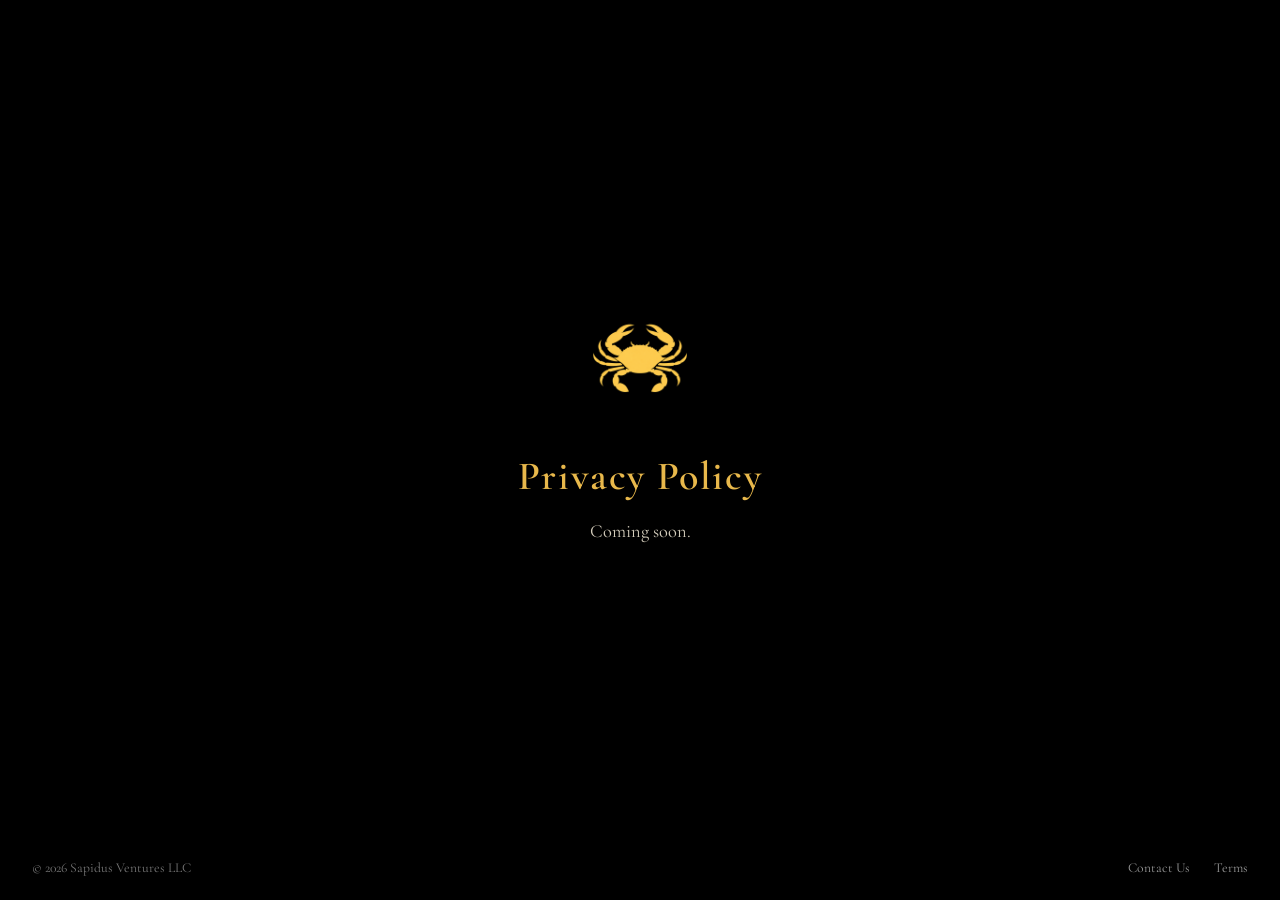
==== privacy.html @ 8a9a3f36 "Initial site for Sapidus Ventures LLC Static site with homepage, contact form (Formspree), and place" ====
<!DOCTYPE html>
<html lang="en">
<head>
    <meta charset="UTF-8">
    <meta name="viewport" content="width=device-width, initial-scale=1.0">
    <title>Privacy Policy - Sapidus Ventures LLC</title>
    <link rel="icon" type="image/png" href="Sapidus_Logo.png">
    <link rel="preconnect" href="https://fonts.googleapis.com">
    <link rel="preconnect" href="https://fonts.gstatic.com" crossorigin>
    <link href="https://fonts.googleapis.com/css2?family=Cormorant+Garamond:ital,wght@0,400;0,600;1,400&display=swap" rel="stylesheet">
    <link rel="stylesheet" href="style.css">
</head>
<body>
    <main>
        <a href="index.html"><img src="Sapidus_Logo.png" alt="Sapidus Ventures LLC logo" class="logo logo-small"></a>
        <h1>Privacy Policy</h1>
        <p class="tagline">Coming soon.</p>
    </main>
    <footer>
        <span class="footer-left">&copy; 2026 Sapidus Ventures LLC</span>
        <span class="footer-right">
            <a href="contact.html">Contact Us</a>
            <a href="terms.html">Terms</a>
        </span>
    </footer>
</body>
</html>
---- style.css ----
* {
    margin: 0;
    padding: 0;
    box-sizing: border-box;
}

body {
    background-color: #000;
    color: #D4CDBC;
    font-family: 'Cormorant Garamond', 'Georgia', serif;
    min-height: 100vh;
    display: flex;
    flex-direction: column;
    align-items: center;
}

main {
    flex: 1;
    display: flex;
    flex-direction: column;
    align-items: center;
    justify-content: center;
    text-align: center;
    max-width: 600px;
    padding: 3rem 1.5rem 2rem;
}

.logo {
    width: 280px;
    height: auto;
    margin-bottom: 1.5rem;
}

.logo-small {
    width: 120px;
}

h1 {
    color: #E8B84B;
    font-size: 2.5rem;
    font-weight: 600;
    letter-spacing: 0.04em;
    margin-bottom: 1rem;
}

.tagline {
    font-size: 1.15rem;
    line-height: 1.7;
    max-width: 520px;
    margin: 0 auto;
}

/* Contact form */
.contact-form {
    display: flex;
    flex-direction: column;
    gap: 0.75rem;
    max-width: 400px;
    width: 100%;
    margin-top: 1.5rem;
}

.contact-form input,
.contact-form textarea {
    background: #111;
    border: 1px solid #333;
    color: #D4CDBC;
    font-family: 'Cormorant Garamond', 'Georgia', serif;
    font-size: 1rem;
    padding: 0.65rem 0.85rem;
    border-radius: 4px;
}

.contact-form input::placeholder,
.contact-form textarea::placeholder {
    color: #777;
}

.contact-form input:focus,
.contact-form textarea:focus {
    outline: none;
    border-color: #E8B84B;
}

.contact-form button {
    background: #E8B84B;
    color: #000;
    font-family: 'Cormorant Garamond', 'Georgia', serif;
    font-size: 1.1rem;
    font-weight: 600;
    padding: 0.6rem;
    border: none;
    border-radius: 4px;
    cursor: pointer;
    letter-spacing: 0.03em;
}

.contact-form button:hover {
    background: #d4a63d;
}

/* Footer */
footer {
    width: 100%;
    display: flex;
    justify-content: space-between;
    align-items: center;
    padding: 1.5rem 2rem;
    font-size: 0.85rem;
}

.footer-left {
    color: #777;
}

.footer-right {
    display: flex;
    gap: 1.5rem;
}

footer a {
    color: #999;
    text-decoration: none;
}

footer a:hover {
    color: #E8B84B;
}

@media (max-width: 480px) {
    .logo {
        width: 200px;
    }

    .logo-small {
        width: 80px;
    }

    h1 {
        font-size: 1.8rem;
    }

    .tagline {
        font-size: 1rem;
    }

    footer {
        flex-direction: column;
        gap: 0.75rem;
        text-align: center;
    }
}
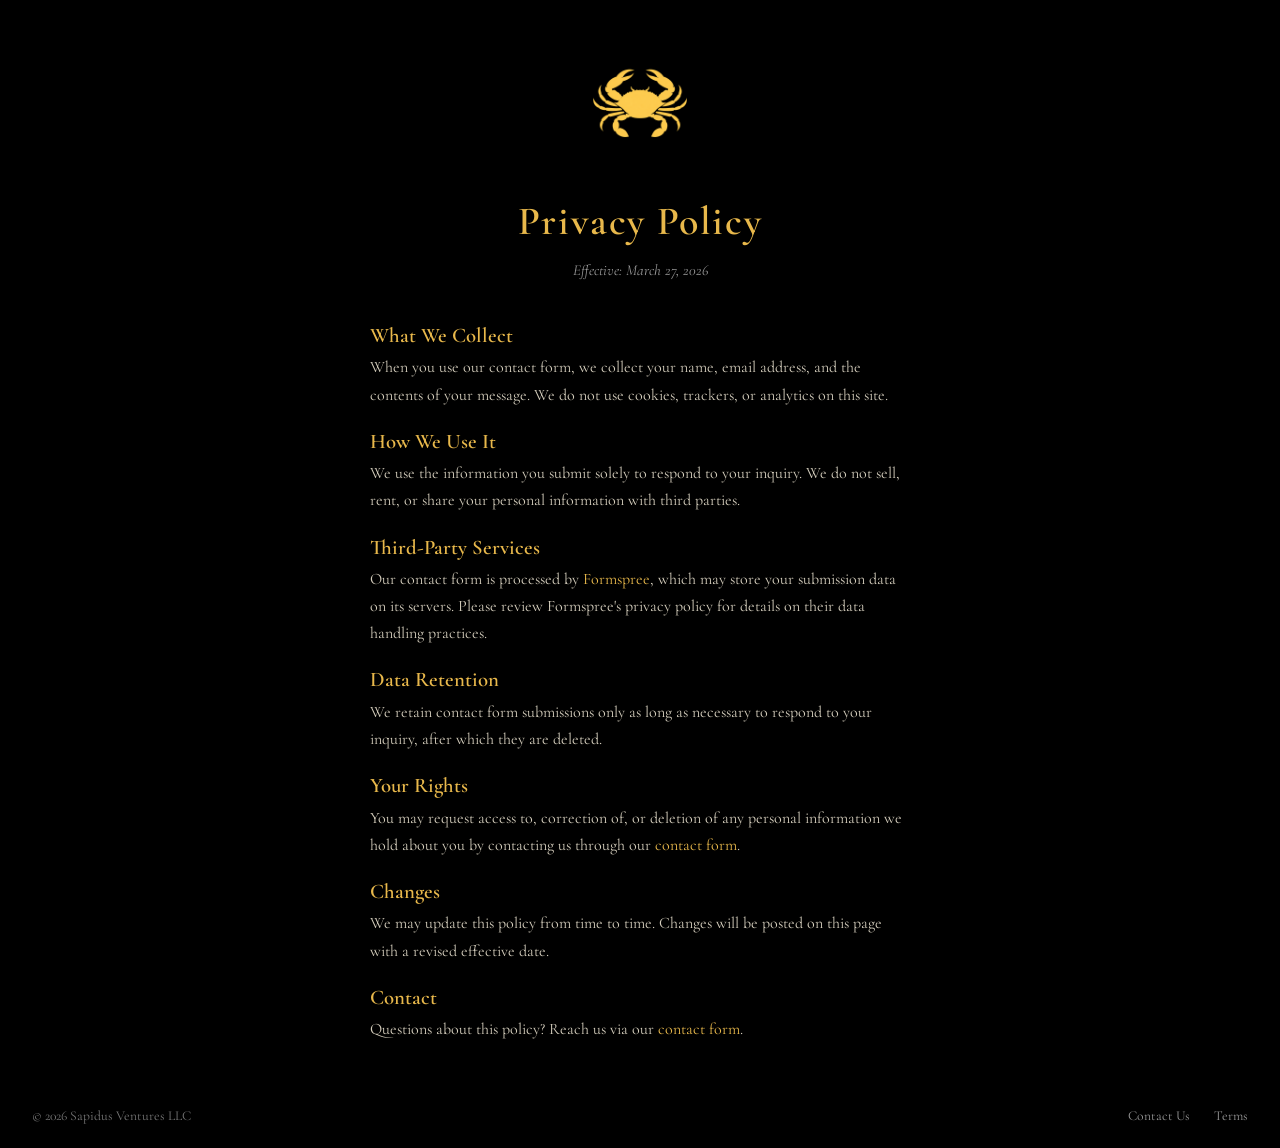
==== commit 08094ad4: "Add privacy policy and terms of service Short, essential-only legal pages covering data collection, " ====
--- a/privacy.html
+++ b/privacy.html
@@ -14,7 +14,30 @@
     <main>
         <a href="index.html"><img src="Sapidus_Logo.png" alt="Sapidus Ventures LLC logo" class="logo logo-small"></a>
         <h1>Privacy Policy</h1>
-        <p class="tagline">Coming soon.</p>
+        <p class="legal-date"><em>Effective: March 27, 2026</em></p>
+
+        <div class="legal-text">
+            <h2>What We Collect</h2>
+            <p>When you use our contact form, we collect your name, email address, and the contents of your message. We do not use cookies, trackers, or analytics on this site.</p>
+
+            <h2>How We Use It</h2>
+            <p>We use the information you submit solely to respond to your inquiry. We do not sell, rent, or share your personal information with third parties.</p>
+
+            <h2>Third-Party Services</h2>
+            <p>Our contact form is processed by <a href="https://formspree.io" target="_blank" rel="noopener">Formspree</a>, which may store your submission data on its servers. Please review Formspree's privacy policy for details on their data handling practices.</p>
+
+            <h2>Data Retention</h2>
+            <p>We retain contact form submissions only as long as necessary to respond to your inquiry, after which they are deleted.</p>
+
+            <h2>Your Rights</h2>
+            <p>You may request access to, correction of, or deletion of any personal information we hold about you by contacting us through our <a href="contact.html">contact form</a>.</p>
+
+            <h2>Changes</h2>
+            <p>We may update this policy from time to time. Changes will be posted on this page with a revised effective date.</p>
+
+            <h2>Contact</h2>
+            <p>Questions about this policy? Reach us via our <a href="contact.html">contact form</a>.</p>
+        </div>
     </main>
     <footer>
         <span class="footer-left">&copy; 2026 Sapidus Ventures LLC</span>
--- a/style.css
+++ b/style.css
@@ -99,6 +99,68 @@
     background: #d4a63d;
 }
 
+/* Recipe page */
+h2 {
+    color: #E8B84B;
+    font-size: 1.6rem;
+    font-weight: 600;
+    margin-top: 1.5rem;
+    margin-bottom: 0.75rem;
+}
+
+.recipe-list {
+    list-style: none;
+    text-align: left;
+    line-height: 1.9;
+    font-size: 1.05rem;
+}
+
+.recipe-list li::before {
+    content: "\2022";
+    color: #E8B84B;
+    margin-right: 0.5rem;
+}
+
+.recipe-directions {
+    text-align: left;
+    font-size: 1.05rem;
+    line-height: 1.8;
+    margin-bottom: 1rem;
+}
+
+/* Legal pages */
+.legal-date {
+    font-size: 0.95rem;
+    color: #999;
+    margin-bottom: 1.5rem;
+}
+
+.legal-text {
+    text-align: left;
+    max-width: 540px;
+}
+
+.legal-text h2 {
+    font-size: 1.3rem;
+    margin-top: 1.25rem;
+    margin-bottom: 0.4rem;
+}
+
+.legal-text p {
+    font-size: 1rem;
+    line-height: 1.7;
+    margin-bottom: 0.5rem;
+}
+
+.legal-text a {
+    color: #E8B84B;
+    text-decoration: none;
+}
+
+.legal-text a:hover {
+    text-decoration: underline;
+}
+
 /* Footer */
 footer {
     width: 100%;
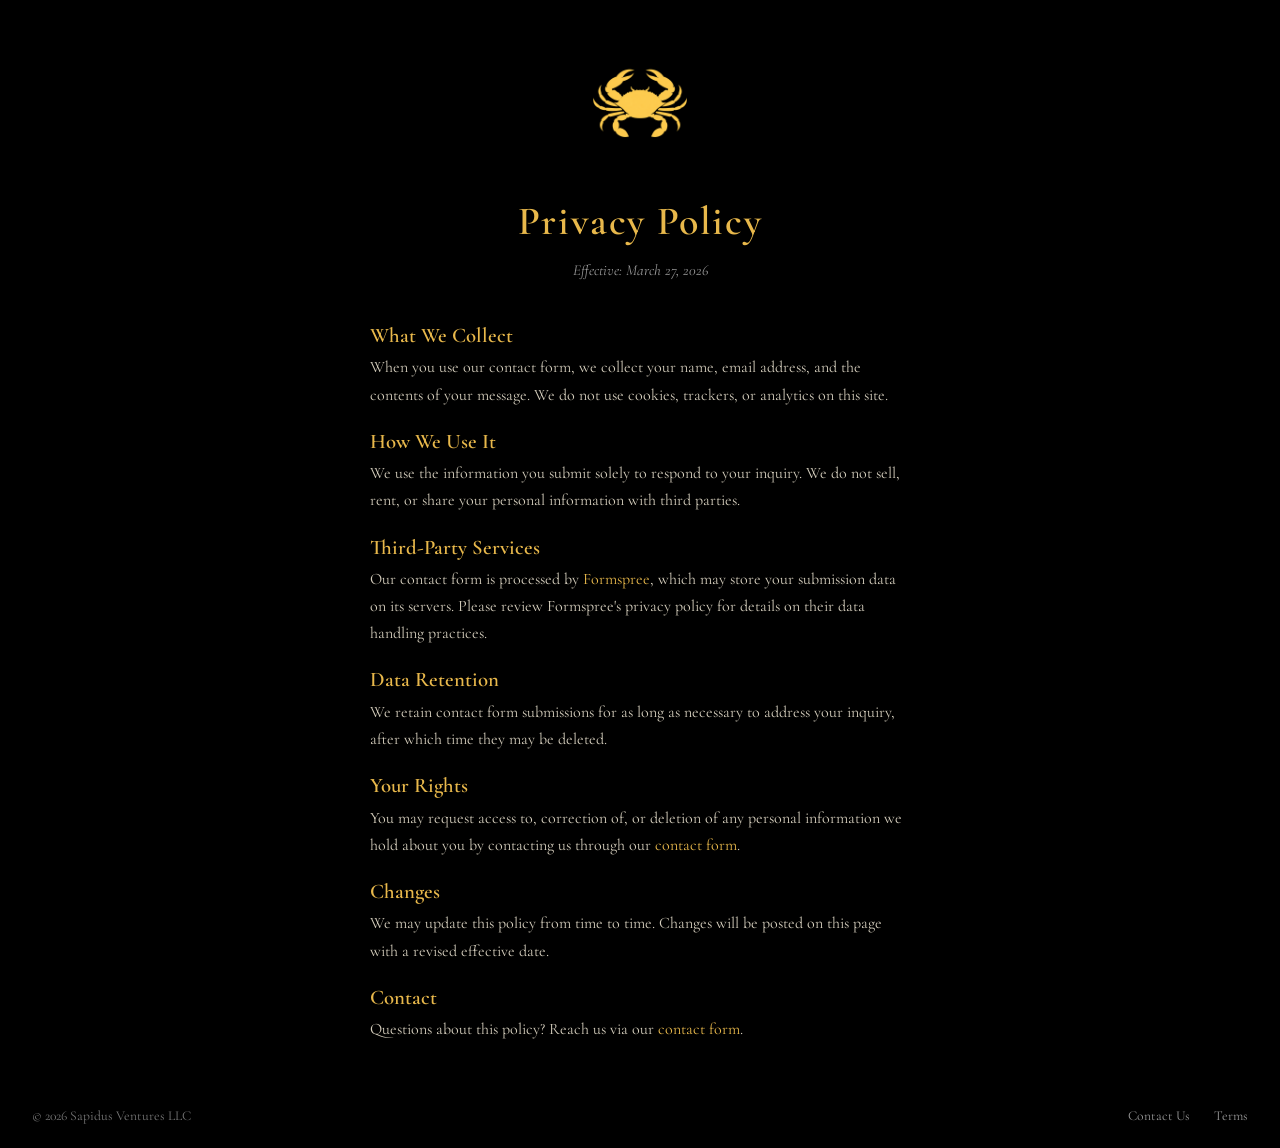
==== commit 1ef4af0b: "Update recipe, privacy policy, and terms of service Recipe: add (steamed) to crab meat, black pepper" ====
--- a/privacy.html
+++ b/privacy.html
@@ -27,7 +27,7 @@
             <p>Our contact form is processed by <a href="https://formspree.io" target="_blank" rel="noopener">Formspree</a>, which may store your submission data on its servers. Please review Formspree's privacy policy for details on their data handling practices.</p>
 
             <h2>Data Retention</h2>
-            <p>We retain contact form submissions only as long as necessary to respond to your inquiry, after which they are deleted.</p>
+            <p>We retain contact form submissions for as long as necessary to address your inquiry, after which time they may be deleted.</p>
 
             <h2>Your Rights</h2>
             <p>You may request access to, correction of, or deletion of any personal information we hold about you by contacting us through our <a href="contact.html">contact form</a>.</p>
--- a/style.css
+++ b/style.css
@@ -135,6 +135,17 @@
     margin-bottom: 1.5rem;
 }
 
+.legal-disclaimer {
+    text-align: left;
+    max-width: 540px;
+    font-size: 0.95rem;
+    line-height: 1.6;
+    color: #999;
+    border-left: 3px solid #E8B84B;
+    padding-left: 1rem;
+    margin-bottom: 1.5rem;
+}
+
 .legal-text {
     text-align: left;
     max-width: 540px;
